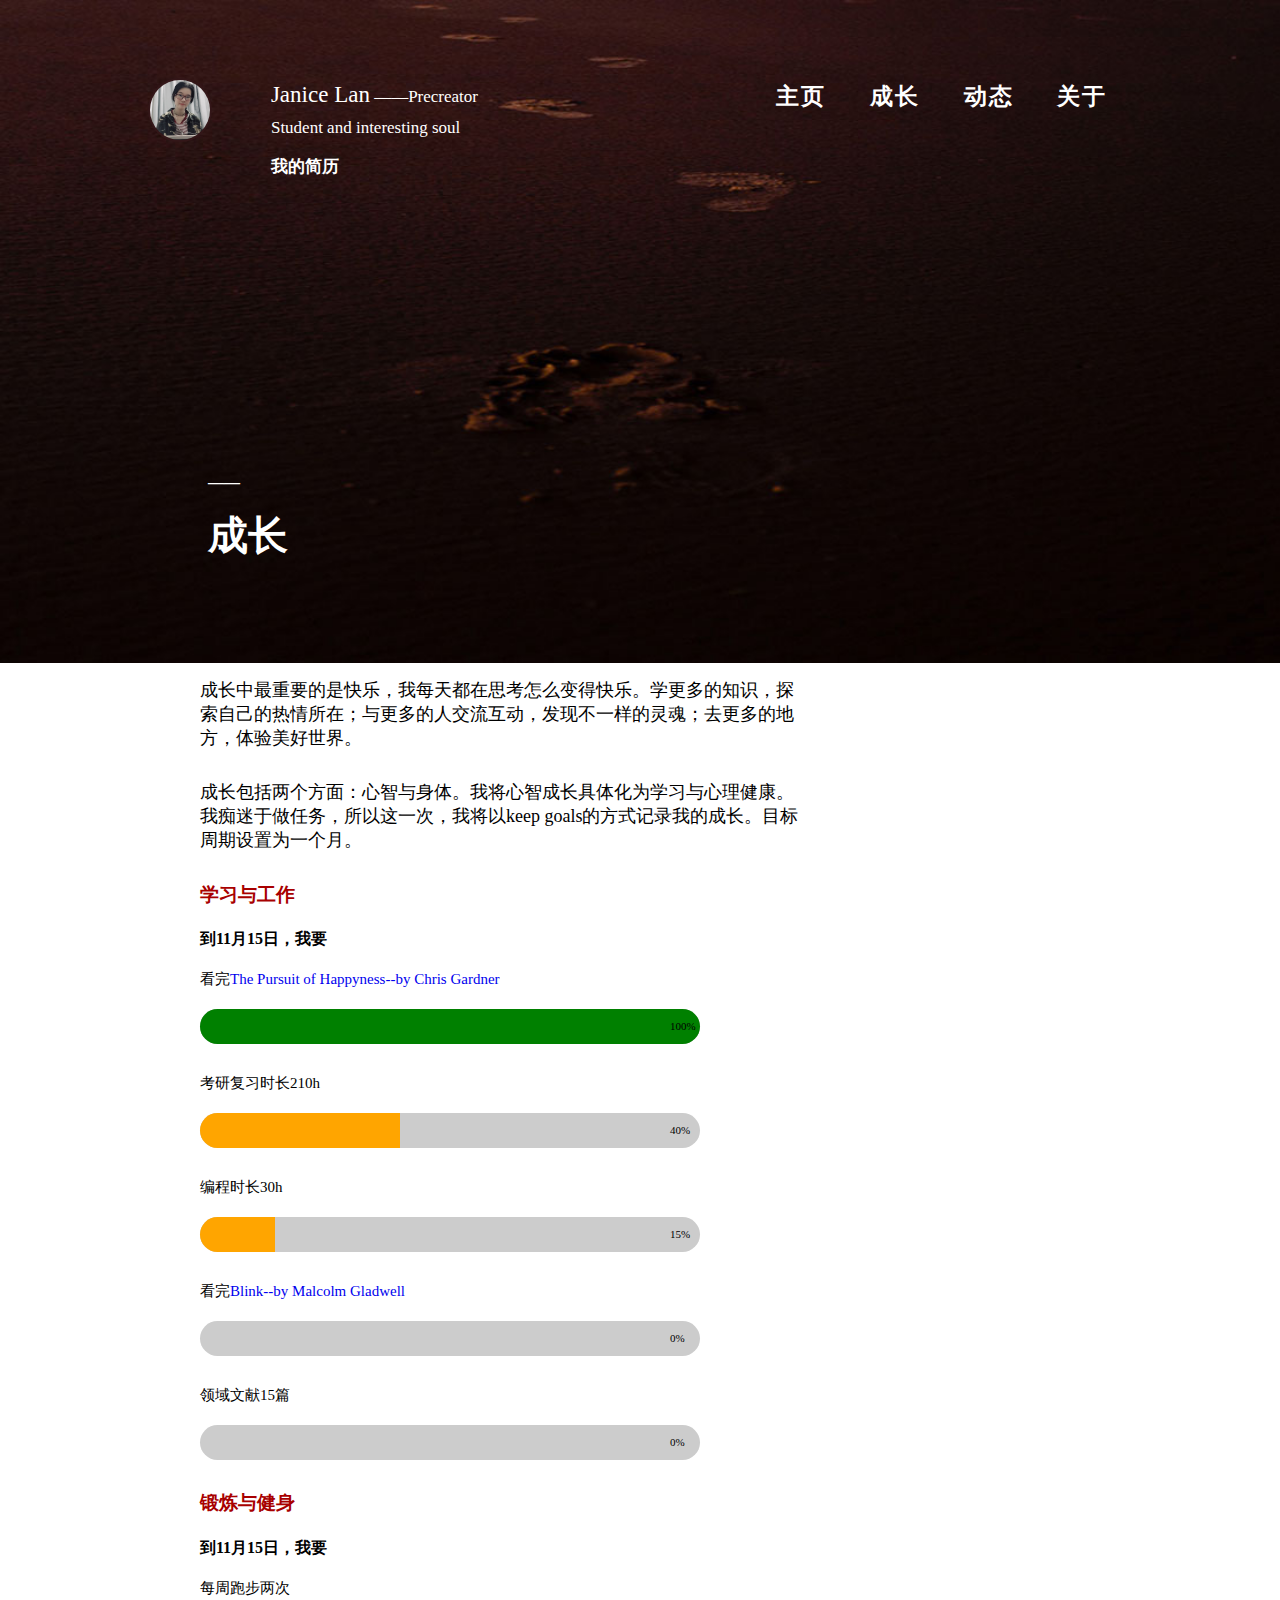
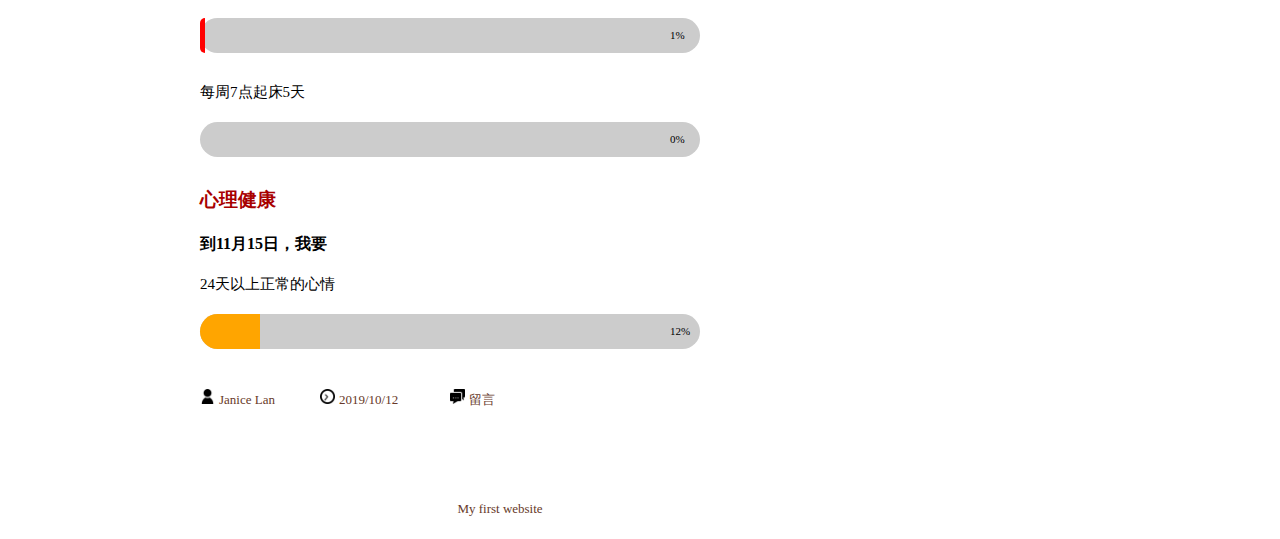
==== index2.html @ 8062edc1 "first commit" ====
<!DOCTYPE html>
<html>
<head>
    <title>Grow——Janice Lan</title>
    <link rel="stylesheet" type="text/css" href="css/style2.css">
    <meta charset="utf-8">
    <!-- <meta name="viewport" content="width=device-width, initial-scale=1.0, maximum-scale=1.0, minimum-scale=1.0, user-scalable=no" /> -->
</head>
<body>
    <div id="header">
        <div id="img">
            <a href="index.html"><img src="images/selfie.jpg"></a>
        </div>
        <div id="cont">
            <a class="name" href="index.html">Janice Lan</a>
            <span class="tag">——Precreator</span>
            <p>Student and interesting soul</p>
            <p><a href="resume.html?file=janicelan-s-resume.pdf">我的简历</a></p>
        </div>
        
    </div>
    <div id="nav">
        <a href="index.html">主页</a>
        <a href="index2.html">成长</a>
        <a href="index3.html">动态</a>
        <a href="index4.html">关于</a>
    </div>  
    <div id="textb">
        <p>——</p>
        <a class="about" href="#">成长</a>
    </div> 

    <div id="main">
         <p class="subheadline">成长中最重要的是快乐，我每天都在思考怎么变得快乐。学更多的知识，探索自己的热情所在；与更多的人交流互动，发现不一样的灵魂；去更多的地方，体验美好世界。         </p>
         <p class="subheadline1">
             成长包括两个方面：心智与身体。我将心智成长具体化为学习与心理健康。我痴迷于做任务，所以这一次，我将以<span>keep goals</span>的方式记录我的成长。目标周期设置为一个月。

         </p>
        
        <div id="content">
            <div class="learn">
                <h3>学习与工作</h3>
                <h4>到11月15日，我要</h4> 
                <p>看完<span><a href="books.html" target="_blank" >The Pursuit of Happyness--by Chris Gardner
                </a></span></p>
                
               <div class="bar1">
                    <div class="bar1_completed"><span>100&#37</span></div>
               </div>
               
                <p>考研复习时长<span>210h</span></p>
               <div class="bar2">
                    <div class="bar2_completed"><span>40&#37</span></div>
               </div>

               <p>编程时长<span>30h</span></p>
               <div class="bar3">
                    <div class="bar3_completed"><span>15&#37</span></div>
               </div>
                <p>看完<span><a href="books.html" target="_blank">Blink--by Malcolm Gladwell</a></span></p>
               <div class="bar4">
                    <div class="bar4_completed"><span>
                    0&#37</span></div>
               </div>
               <p>领域文献15篇</span></p>
               <div class="bar5">
                    <div class="bar5_completed"><span>
                    0&#37</span></div>
               </div>

           </div>
            <div class="sports">
                <h3>锻炼与健身</h3>
                <h4>到11月15日，我要</h4> 
                <p>每周跑步两次</p>
               <div class="bar1">
                    <div class="bar1_completed"><span>1&#37</span></div>
               </div>
               <p>每周7点起床5天</p>
               <div class="bar2">
                    <div class="bar2_completed"><span>0&#37</span></div>
               </div>


           </div>
            <div class="mental">
                <h3>心理健康</h3>
                <h4>到11月15日，我要</h4> 
                <p>24天以上正常的心情</p>
               <div class="bar1">
                    <div class="bar1_completed"><span>12&#37</span></div>
               </div>
           </div>
        </div>
        <div id="iconbot">
            <div class="icon1">
                <img src="images/1.png">
                <a href="#">Janice Lan</a>
            </div>
            <div class="icon2">
                <img src="images/2.png">
                <a href="#">2019/10/12</a>
            </div>
            <div class="icon3">
                <img src="images/3.png">
                <a href="#">留言</a>
            </div>
</div>
   
<div id="footer">
<a href="#">My first website</a>
</div>

        



    </div>
    </body>
</html>
---- css/style2.css ----
con*{
    margin:0;
    padding: 0;
}
body{
    font-family:"微软雅黑"; 
    font-size:16px; 
    color: #673929;

    background: url(grow.jpg);
    background-size: 100%;
    background-repeat: repeat no-repeat;

}
a{
    text-decoration: none;
}
#header{
    height:100px;
    width:500px;
    margin-bottom: 100px;
    margin-right:250px;
    float:left;

}
#img img{
    margin-left:140px;
    margin-top:70px;
    width:60px;
    height:60px;
    border:2px solid #331618;
    border-radius: 90px;
    float:left;
    margin-right: 20px;
    
}
#img img:hover{
    transition:all 0.5s linear;
    border:2px solid white;

}
#cont{
    float:right;
    margin-top:74px;
    margin-right: 30px;
    font-size: 17px;
    display: block;
    color:white;
}
.name{
    font-size: 23px;
    color:white;
    text-decoration: none;
}
.name:hover{
    color:#A98A8B;
}
#cont p{
    margin-top:10px;
}
#cont p a{
    color: white;
    font-weight:bold;
}
#cont a:hover{
    text-shadow:2px 2px 4px #563D3D;
    text-decoration: none;
}
#nav{
    float:left;
    margin-top:74px;

    height:50px;
    line-height: 30px;
    font-size:23px;
    color:white;
    letter-spacing: 2px;
    text-align: center；


}
#nav a{
    margin:18px;
     font-weight: bold;
}
#nav a:link{
    color:white;
    text-decoration: none;
}
#nav a:visited{
    color: white;
    text-decoration: none;
}
#nav a:hover{
   /* text-shadow:2px 2px 4px #489FE2;*/
    color: #AEA8A8;
    text-decoration: none;
}
#nav a:active{
    color: white;
    text-decoration: none;
}
#textb{
    clear:both;
    float:left;
    margin-left: 200px;
    margin-top:250px;
    color: white;
    font-weight: bold;


}
#textb a{
    text-decoration: none;
    color:white;
}

.about{
    font-size: 40px;
    margin-top: 20px;

}
#main{
    position: absolute;
    top:660px;
    left:200px;
    
    width: 600px;
    color: black;
}
.subheadline,.subheadline1{
    margin-left: 0px;
    margin-bottom: 30px;
    font-family:宋体;
    color:black;
    font-size: 18px;
}
.subheadline1 span{
    font-family:calibri; 
}
#content h3{
    font-family:宋体;
    color: #A80000;
    font-weight: bolder;
    margin-bottom: 20px;
}
#content h4{
    font-family:宋体;
    color: black;
    font-weight: bolder;
    margin-bottom: 20px;
}

#content p{
    margin-left: 0px;
    margin-bottom: 20px;
    font-family:宋体;
    color:black;
    font-size: 15px;

}
.learn .bar1,.bar2,.bar3,.bar4,.bar5{
    width: 500px;
    height:35px;
    
    border-radius: 35px 35px 35px 35px;
    background: #ccc;
    margin-bottom: 30px;

}
.learn .bar1 .bar1_completed span,
.learn .bar2 .bar2_completed span,
.learn .bar3 .bar3_completed span,
.learn .bar4 .bar4_completed span,
.learn .bar5 .bar5_completed span{
    margin-left: 470px;
    font-size: 11px;
    width:30px;
    height:30px;
    line-height: 35px;
}
#content span{
    font-family:calibri; 

}

.learn .bar1 .bar1_completed{
    display: block;
    width: 100%;
    height: 100%;
    border-radius: 30px 30px 30px 30px;
    background: green;
}
.learn .bar2 .bar2_completed{
    display: block;
    width: 40%;
    height: 100%;
    border-radius: 30px 0px 0px 30px;
    background: orange;
}
.learn .bar3 .bar3_completed{
    display: block;
    width: 15%;
    height: 100%;
    border-radius: 30px 0px 0px 30px;
    background: orange;
}
.learn .bar4 .bar4_completed{
    display: block;
    width: 0%;
    height: 100%;
    border-radius: 30px 0px 0px 30px;
    background: orange;
}
.learn .bar5 .bar5_completed{
    display: block;
    width: 0%;
    height: 100%;
    border-radius: 30px 0px 0px 30px;
    background: orange;
}

.sports .bar1{
    width: 500px;
    height:35px;
    
    border-radius: 30px 30px 30px 30px;
    background: #ccc;
    margin-bottom: 30px;

}
.sports .bar1 .bar1_completed span,
.sports .bar2 .bar2_completed span{
    margin-left: 470px;
    font-size: 11px;
    width:30px;
    height:30px;
    line-height: 35px;
}
#content span{
    font-family:calibri; 
}

.sports .bar1 .bar1_completed{
    display: block;
    width: 1%;
    height: 100%;
    border-radius: 30px 0px 0px 30px;
    background:red;
}
.sports .bar2 .bar2_completed{
    display: block;
    width: 0%;
    height: 100%;
    border-radius: 30px 0px 0px 30px;
    background:red;
}

.mental .bar1{
    width: 500px;
    height:35px;
    
    border-radius: 30px 30px 30px 30px;
    background: #ccc;
    margin-bottom: 30px;

}
.mental .bar1 .bar1_completed span{
    margin-left: 470px;
    font-size: 11px;
    width:30px;
    height:30px;
    line-height: 35px;
}
#content span{
    font-family:calibri; 
}

.mental .bar1 .bar1_completed{
    display: block;
    width: 12%;
    height: 100%;
    border-radius: 30px 0px 0px 30px;
    background: orange;
}





#iconbot{
    position: relative;
    margin-top: 40px;
}
#iconbot img{
    width:15px;
    height:15px;       
}
#iconbot a{
    text-decoration: none;
    font-size:13px;
    color: #673929;

}
.icon1{
    width:150px;
    position: absolute;
    left:0px;
}
.icon2{
    width:150px;
    position: absolute;
    left:120px;
}
.icon3{
    width:150px;
    position: absolute;
    left:250px;
}

#footer{
    margin-top: 130px;
    height:60px; 
    line-height: 60px;
    font-size: 13px;
    clear:both; /*新加代码*/
    text-align: center;

}
#footer a{
    text-decoration: none;
    color:#673929;
}
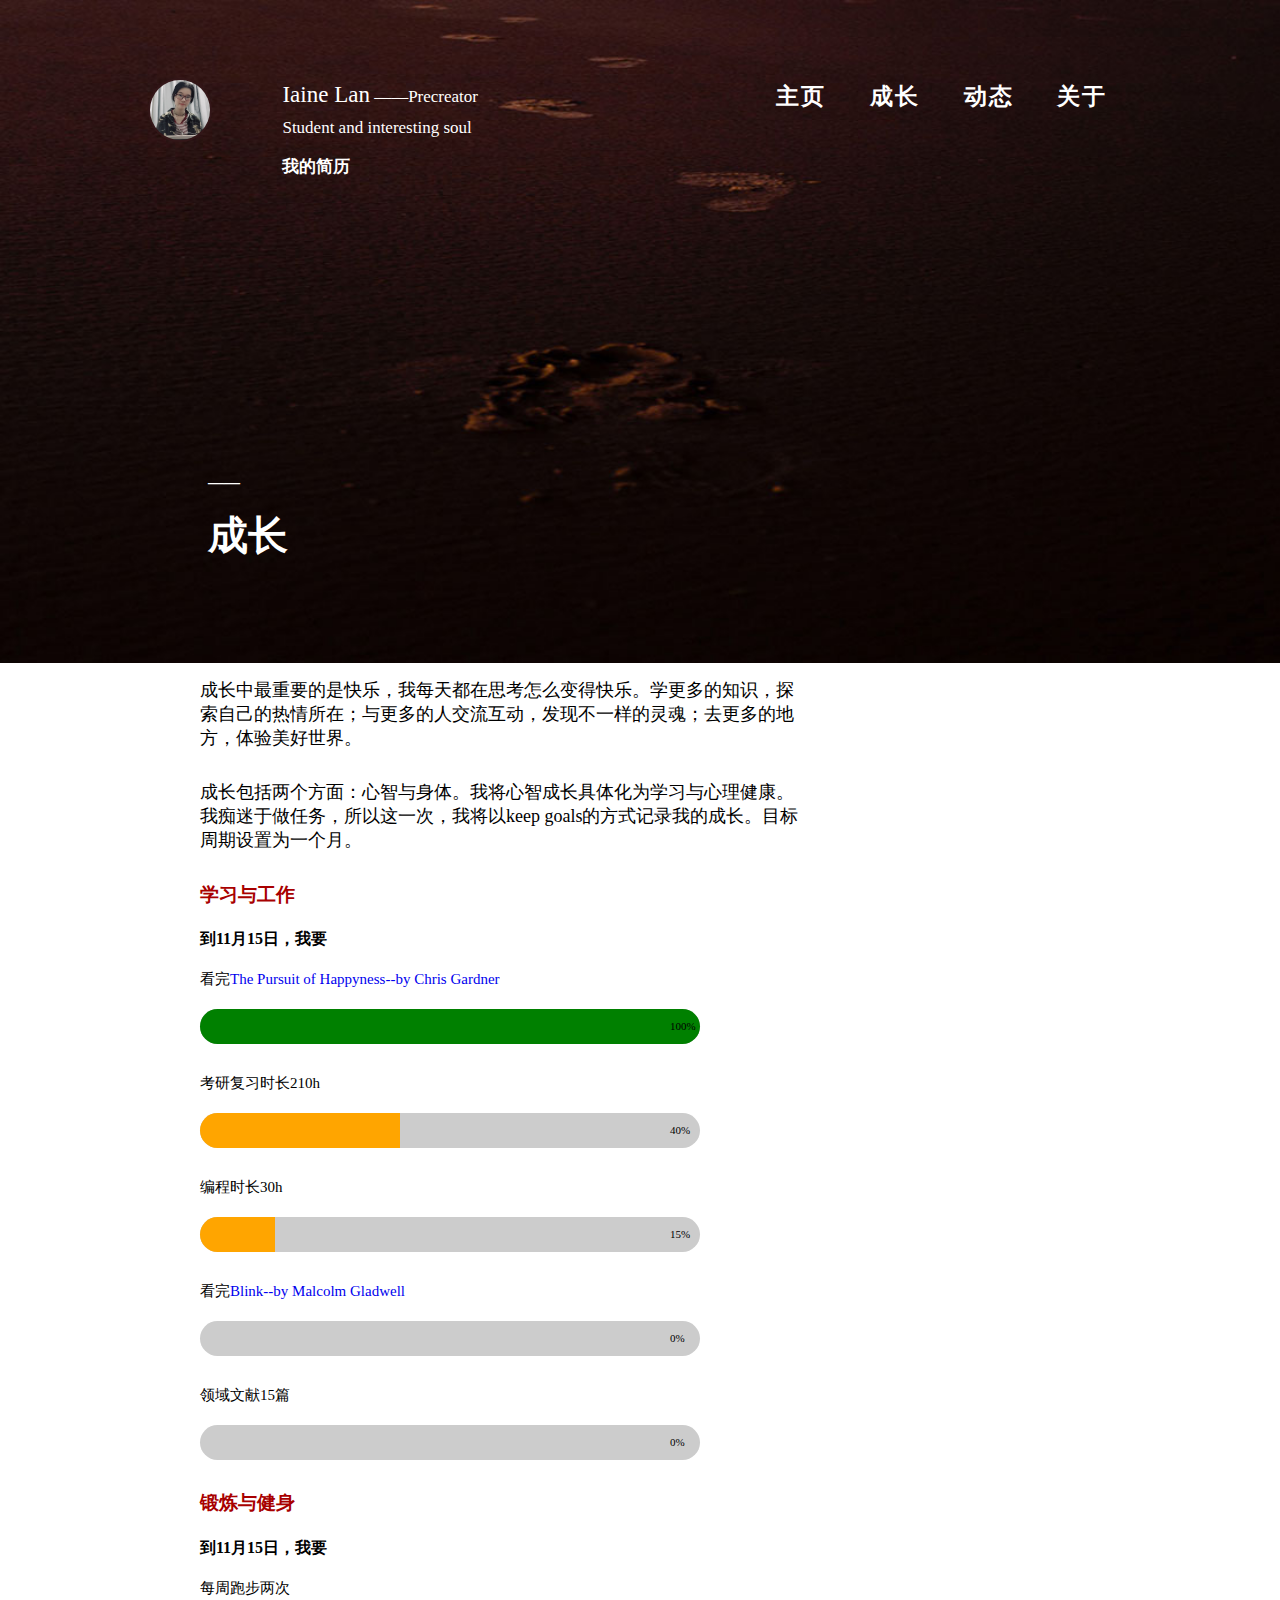
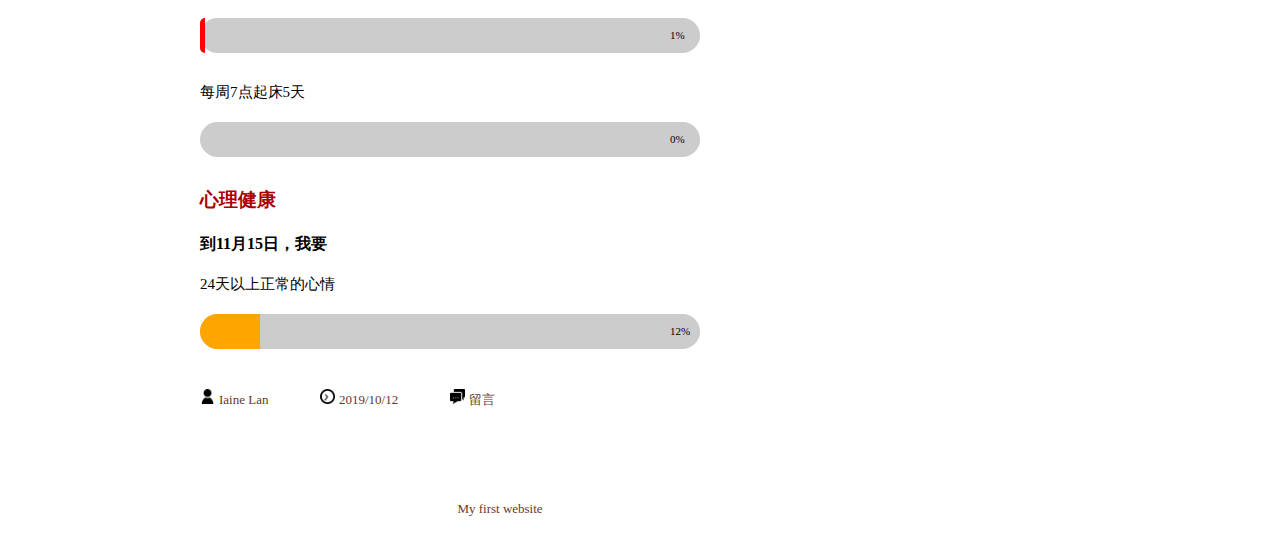
==== commit c79a9e61: "Update index2.html" ====
--- a/index2.html
+++ b/index2.html
@@ -1,7 +1,7 @@
 <!DOCTYPE html>
 <html>
 <head>
-    <title>Grow——Janice Lan</title>
+    <title>Grow——Iaine Lan</title>
     <link rel="stylesheet" type="text/css" href="css/style2.css">
     <meta charset="utf-8">
     <!-- <meta name="viewport" content="width=device-width, initial-scale=1.0, maximum-scale=1.0, minimum-scale=1.0, user-scalable=no" /> -->
@@ -12,10 +12,10 @@
             <a href="index.html"><img src="images/selfie.jpg"></a>
         </div>
         <div id="cont">
-            <a class="name" href="index.html">Janice Lan</a>
+            <a class="name" href="index.html">Iaine Lan</a>
             <span class="tag">——Precreator</span>
             <p>Student and interesting soul</p>
-            <p><a href="resume.html?file=janicelan-s-resume.pdf">我的简历</a></p>
+            <p><a href="resume.html?file=lanyp-s-resume.pdf">我的简历</a></p>
         </div>
         
     </div>
@@ -95,7 +95,7 @@
         <div id="iconbot">
             <div class="icon1">
                 <img src="images/1.png">
-                <a href="#">Janice Lan</a>
+                <a href="#">Iaine Lan</a>
             </div>
             <div class="icon2">
                 <img src="images/2.png">
@@ -117,4 +117,4 @@
 
     </div>
     </body>
-</html>+</html>
